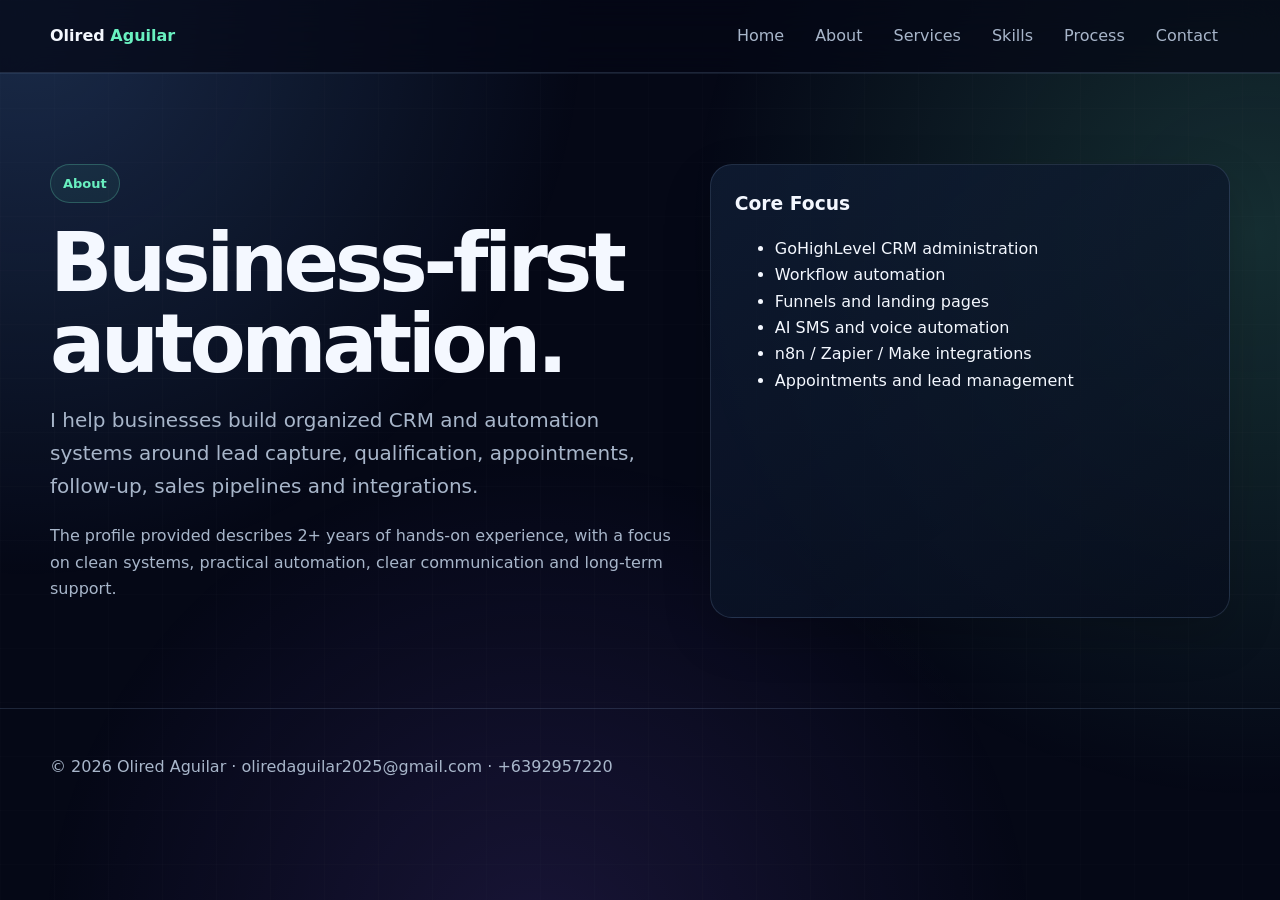
==== about.html @ 18eb05a7 "Add files via upload" ====
<!doctype html><html lang="en"><head><meta charset="utf-8"><meta name="viewport" content="width=device-width,initial-scale=1"><title>Olired Aguilar | About</title><meta name="description" content="Olired Aguilar — GoHighLevel Expert, Certified GHL Admin, CRM & Automation Specialist."><link rel="stylesheet" href="style.css"></head><body><nav><div class="wrap nav"><a class="brand" href="index.html">Olired <b>Aguilar</b></a><div class="links"><a href="index.html">Home</a><a href="about.html">About</a><a href="services.html">Services</a><a href="skills.html">Skills</a><a href="process.html">Process</a><a href="contact.html">Contact</a></div></div></nav><main><section><div class="wrap grid2"><div class="reveal"><span class="eyebrow">About</span><h1>Business-first automation.</h1><p class="lead">I help businesses build organized CRM and automation systems around lead capture, qualification, appointments, follow-up, sales pipelines and integrations.</p><p class="muted">The profile provided describes 2+ years of hands-on experience, with a focus on clean systems, practical automation, clear communication and long-term support.</p></div><div class="card reveal"><h3>Core Focus</h3><ul><li>GoHighLevel CRM administration</li><li>Workflow automation</li><li>Funnels and landing pages</li><li>AI SMS and voice automation</li><li>n8n / Zapier / Make integrations</li><li>Appointments and lead management</li></ul></div></div></section></main><footer><div class="wrap">© <span id="year"></span> Olired Aguilar · <a href="mailto:oliredaguilar2025@gmail.com">oliredaguilar2025@gmail.com</a> · <a href="tel:+6392957220">+6392957220</a></div></footer><script>
document.getElementById('year').textContent=new Date().getFullYear();
const obs=new IntersectionObserver(es=>es.forEach(e=>{if(e.isIntersecting)e.target.classList.add('show')}),{threshold:.12});
document.querySelectorAll('.reveal').forEach(e=>obs.observe(e));
const f=document.getElementById('leadForm');
if(f)f.addEventListener('submit',async e=>{const a=f.getAttribute('action'),s=document.getElementById('status');if(a==='ACTION_URL'){e.preventDefault();s.textContent='Form is ready. Connect your GHL webhook/form endpoint in contact.html to activate live lead automation.';return}e.preventDefault();s.textContent='Sending...';try{const r=await fetch(a,{method:'POST',body:new FormData(f),headers:{Accept:'application/json'}});if(!r.ok)throw 0;f.reset();s.textContent='Thanks! Your inquiry was sent successfully.'}catch(x){s.textContent='Submission failed. Please check the connected GHL endpoint.'}});
</script></body></html>
---- style.css ----
:root{--bg:#050816;--panel:rgba(13,23,45,.76);--text:#f4f8ff;--muted:#a8b6ca;--line:rgba(130,160,200,.2);--a:#69f0c0;--b:#62a7ff;--max:1180px}
*{box-sizing:border-box}html{scroll-behavior:smooth}body{margin:0;background:var(--bg);color:var(--text);font-family:Inter,system-ui,-apple-system,Segoe UI,Roboto,Arial,sans-serif;line-height:1.65;overflow-x:hidden}
body:before{content:"";position:fixed;inset:-30%;z-index:-3;background:radial-gradient(circle at 20% 20%,rgba(98,167,255,.22),transparent 28%),radial-gradient(circle at 80% 35%,rgba(105,240,192,.17),transparent 30%),radial-gradient(circle at 45% 85%,rgba(144,97,255,.14),transparent 30%);animation:bgmove 18s ease-in-out infinite alternate}
body:after{content:"";position:fixed;inset:0;z-index:-2;opacity:.35;background-image:linear-gradient(rgba(255,255,255,.035) 1px,transparent 1px),linear-gradient(90deg,rgba(255,255,255,.035) 1px,transparent 1px);background-size:54px 54px;pointer-events:none}
@keyframes bgmove{from{transform:translate3d(-2%,0,0) scale(1)}to{transform:translate3d(3%,2%,0) scale(1.08)}}
a{color:inherit;text-decoration:none}.wrap{width:min(var(--max),calc(100% - 40px));margin:auto}nav{position:sticky;top:0;z-index:50;background:rgba(5,8,22,.72);backdrop-filter:blur(18px);border-bottom:1px solid var(--line)}
.nav{min-height:72px;display:flex;align-items:center;justify-content:space-between;gap:20px}.brand{font-weight:900}.brand b{color:var(--a)}.links{display:flex;gap:7px}.links a{padding:9px 12px;border-radius:10px;color:var(--muted);transition:.28s}.links a:hover{color:var(--text);background:rgba(255,255,255,.07);transform:translateY(-2px)}
.hero{min-height:88vh;display:grid;place-items:center;padding:90px 0 70px}.hero-grid{display:grid;grid-template-columns:1.25fr .75fr;gap:38px;align-items:center}.eyebrow{display:inline-flex;padding:8px 12px;border:1px solid rgba(105,240,192,.25);border-radius:999px;color:var(--a);background:rgba(105,240,192,.06);font-size:13px;font-weight:800}
h1{font-size:clamp(46px,7vw,82px);line-height:.98;letter-spacing:-.055em;margin:20px 0}h2{font-size:40px;line-height:1.1;margin:0 0 15px}h3{margin:0 0 8px}.lead{font-size:20px;color:var(--muted);max-width:780px}.quote{font-size:23px;font-weight:800;max-width:750px}.gradient{background:linear-gradient(90deg,var(--a),var(--b));-webkit-background-clip:text;background-clip:text;color:transparent}
.actions{display:flex;gap:12px;flex-wrap:wrap;margin-top:30px}.btn{position:relative;overflow:hidden;display:inline-flex;align-items:center;justify-content:center;padding:13px 18px;border-radius:13px;border:1px solid var(--line);font-weight:850;cursor:pointer;transition:transform .3s,box-shadow .3s,background .3s}.btn:before{content:"";position:absolute;inset:0;background:linear-gradient(110deg,transparent 25%,rgba(255,255,255,.25),transparent 70%);transform:translateX(-120%);transition:transform .6s}.btn:hover:before{transform:translateX(120%)}.btn:hover{transform:translateY(-4px);box-shadow:0 14px 30px rgba(0,0,0,.28)}.primary{background:linear-gradient(135deg,var(--a),#9bf7dc);color:#031a13}.secondary{background:rgba(255,255,255,.045)}
section{padding:90px 0;border-top:1px solid rgba(130,160,200,.12)}.grid{display:grid;grid-template-columns:repeat(3,1fr);gap:18px}.grid2,.contact{display:grid;grid-template-columns:1.1fr .9fr;gap:24px}.card{background:linear-gradient(145deg,rgba(16,30,54,.78),rgba(7,13,28,.74));border:1px solid var(--line);border-radius:22px;padding:24px;box-shadow:0 18px 50px rgba(0,0,0,.16);transition:transform .35s,border-color .35s,box-shadow .35s}.card:hover{transform:translateY(-7px);border-color:rgba(105,240,192,.35);box-shadow:0 24px 70px rgba(0,0,0,.28)}.card p,.muted{color:var(--muted)}.pill{display:inline-block;margin:5px;padding:7px 10px;border:1px solid var(--line);border-radius:999px;color:#cbd9e9;font-size:13px;transition:.25s}.pill:hover{transform:translateY(-2px);border-color:rgba(105,240,192,.4);color:var(--a)}
.form{display:grid;gap:12px}.form input,.form textarea,.form select{width:100%;padding:14px;border:1px solid var(--line);border-radius:12px;background:rgba(3,9,20,.8);color:var(--text);font:inherit;outline:none;transition:.25s}.form input:focus,.form textarea:focus,.form select:focus{border-color:var(--a);box-shadow:0 0 0 4px rgba(105,240,192,.08)}.form textarea{min-height:140px}.socials{display:flex;gap:10px;flex-wrap:wrap;margin-top:20px}.social{padding:10px 13px;border-radius:11px;border:1px solid var(--line);color:var(--muted);transition:.25s}.social:hover{color:var(--text);transform:translateY(-3px);background:rgba(255,255,255,.06)}
footer{padding:45px 0;color:var(--muted);border-top:1px solid var(--line)}.reveal{opacity:0;transform:translateY(22px);transition:opacity .7s,transform .7s}.reveal.show{opacity:1;transform:none}
@media(max-width:850px){.hero-grid,.grid2,.contact{grid-template-columns:1fr}.grid{grid-template-columns:1fr 1fr}.links{display:none}.hero{min-height:auto;padding-top:75px}}@media(max-width:560px){.wrap{width:min(var(--max),calc(100% - 28px))}.grid{grid-template-columns:1fr}h1{font-size:50px}h2{font-size:32px}}
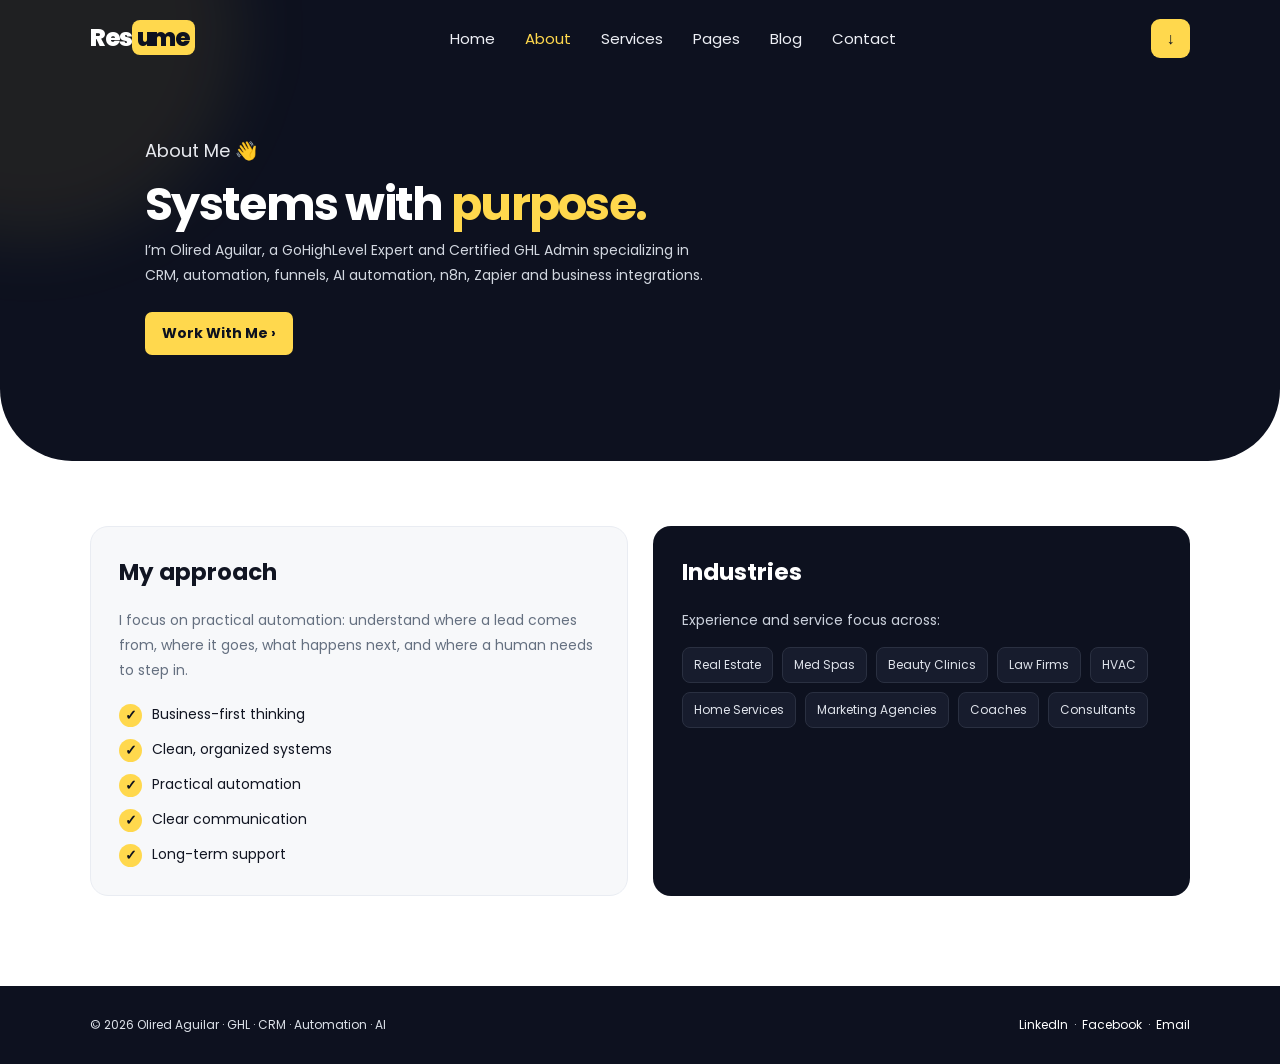
==== commit 55e9a077: "Add files via upload" ====
--- a/about.html
+++ b/about.html
@@ -1,7 +1,11 @@
-<!doctype html><html lang="en"><head><meta charset="utf-8"><meta name="viewport" content="width=device-width,initial-scale=1"><title>Olired Aguilar | About</title><meta name="description" content="Olired Aguilar — GoHighLevel Expert, Certified GHL Admin, CRM & Automation Specialist."><link rel="stylesheet" href="style.css"></head><body><nav><div class="wrap nav"><a class="brand" href="index.html">Olired <b>Aguilar</b></a><div class="links"><a href="index.html">Home</a><a href="about.html">About</a><a href="services.html">Services</a><a href="skills.html">Skills</a><a href="process.html">Process</a><a href="contact.html">Contact</a></div></div></nav><main><section><div class="wrap grid2"><div class="reveal"><span class="eyebrow">About</span><h1>Business-first automation.</h1><p class="lead">I help businesses build organized CRM and automation systems around lead capture, qualification, appointments, follow-up, sales pipelines and integrations.</p><p class="muted">The profile provided describes 2+ years of hands-on experience, with a focus on clean systems, practical automation, clear communication and long-term support.</p></div><div class="card reveal"><h3>Core Focus</h3><ul><li>GoHighLevel CRM administration</li><li>Workflow automation</li><li>Funnels and landing pages</li><li>AI SMS and voice automation</li><li>n8n / Zapier / Make integrations</li><li>Appointments and lead management</li></ul></div></div></section></main><footer><div class="wrap">© <span id="year"></span> Olired Aguilar · <a href="mailto:oliredaguilar2025@gmail.com">oliredaguilar2025@gmail.com</a> · <a href="tel:+6392957220">+6392957220</a></div></footer><script>
-document.getElementById('year').textContent=new Date().getFullYear();
-const obs=new IntersectionObserver(es=>es.forEach(e=>{if(e.isIntersecting)e.target.classList.add('show')}),{threshold:.12});
-document.querySelectorAll('.reveal').forEach(e=>obs.observe(e));
-const f=document.getElementById('leadForm');
-if(f)f.addEventListener('submit',async e=>{const a=f.getAttribute('action'),s=document.getElementById('status');if(a==='ACTION_URL'){e.preventDefault();s.textContent='Form is ready. Connect your GHL webhook/form endpoint in contact.html to activate live lead automation.';return}e.preventDefault();s.textContent='Sending...';try{const r=await fetch(a,{method:'POST',body:new FormData(f),headers:{Accept:'application/json'}});if(!r.ok)throw 0;f.reset();s.textContent='Thanks! Your inquiry was sent successfully.'}catch(x){s.textContent='Submission failed. Please check the connected GHL endpoint.'}});
+<!doctype html><html lang="en"><head><meta charset="utf-8"><meta name="viewport" content="width=device-width,initial-scale=1"><title>About | Olired Aguilar</title><meta name="description" content="Olired Aguilar — GoHighLevel Expert, Certified GHL Admin and CRM & Automation Specialist."><link rel="stylesheet" href="style.css"></head><body class="page-enter"><header class="top"><nav class="wrap"><a class="logo" href="index.html">Res<span>ume</span></a><div class="navlinks">
+<a class="" href="index.html">Home</a>
+<a class="active" href="about.html">About</a>
+<a class="" href="services.html">Services</a>
+<a class="" href="skills.html">Pages</a>
+<a class="" href="process.html">Blog</a>
+<a class="" href="contact.html">Contact</a></div>
+<a class="nav-download" href="contact.html" title="Contact">↓</a><span class="menu">☰</span></nav><div class="wrap hero" style="grid-template-columns:1fr;padding-bottom:70px"><div class="hero-copy reveal"><div class="hello">About Me 👋</div><h1>Systems with <span>purpose.</span></h1><p>I’m Olired Aguilar, a GoHighLevel Expert and Certified GHL Admin specializing in CRM, automation, funnels, AI automation, n8n, Zapier and business integrations.</p><div class="actions"><a class="btn primary" href="contact.html">Work With Me ›</a></div></div></div></header>
+<section class="section"><div class="wrap about-grid"><div class="panel"><h2>My approach</h2><p>I focus on practical automation: understand where a lead comes from, where it goes, what happens next, and where a human needs to step in.</p><div class="checklist"><div class="check"><i>✓</i>Business-first thinking</div><div class="check"><i>✓</i>Clean, organized systems</div><div class="check"><i>✓</i>Practical automation</div><div class="check"><i>✓</i>Clear communication</div><div class="check"><i>✓</i>Long-term support</div></div></div><div class="panel dark"><h2>Industries</h2><p>Experience and service focus across:</p><div class="tags"><span class="tag">Real Estate</span><span class="tag">Med Spas</span><span class="tag">Beauty Clinics</span><span class="tag">Law Firms</span><span class="tag">HVAC</span><span class="tag">Home Services</span><span class="tag">Marketing Agencies</span><span class="tag">Coaches</span><span class="tag">Consultants</span></div></div></div></section><footer><div class="wrap foot"><span>© 2026 Olired Aguilar · GHL · CRM · Automation · AI</span><div><a href="https://www.linkedin.com/in/olired-aguilar-a40335255/">LinkedIn</a> &nbsp;·&nbsp; <a href="https://www.facebook.com/olired.aguilar21">Facebook</a> &nbsp;·&nbsp; <a href="mailto:oliredaguilar2025@gmail.com">Email</a></div></div></footer><script>
+document.querySelectorAll('a').forEach(a=>a.addEventListener('click',e=>{const href=a.getAttribute('href');if(!href||href.startsWith('#')||href.startsWith('http')||href.startsWith('mailto:')||href.startsWith('tel:'))return;e.preventDefault();document.body.classList.remove('page-enter');document.body.classList.add('page-exit');setTimeout(()=>location.href=href,360)}));
 </script></body></html>
--- a/style.css
+++ b/style.css
@@ -1,14 +1,33 @@
-:root{--bg:#050816;--panel:rgba(13,23,45,.76);--text:#f4f8ff;--muted:#a8b6ca;--line:rgba(130,160,200,.2);--a:#69f0c0;--b:#62a7ff;--max:1180px}
-*{box-sizing:border-box}html{scroll-behavior:smooth}body{margin:0;background:var(--bg);color:var(--text);font-family:Inter,system-ui,-apple-system,Segoe UI,Roboto,Arial,sans-serif;line-height:1.65;overflow-x:hidden}
-body:before{content:"";position:fixed;inset:-30%;z-index:-3;background:radial-gradient(circle at 20% 20%,rgba(98,167,255,.22),transparent 28%),radial-gradient(circle at 80% 35%,rgba(105,240,192,.17),transparent 30%),radial-gradient(circle at 45% 85%,rgba(144,97,255,.14),transparent 30%);animation:bgmove 18s ease-in-out infinite alternate}
-body:after{content:"";position:fixed;inset:0;z-index:-2;opacity:.35;background-image:linear-gradient(rgba(255,255,255,.035) 1px,transparent 1px),linear-gradient(90deg,rgba(255,255,255,.035) 1px,transparent 1px);background-size:54px 54px;pointer-events:none}
-@keyframes bgmove{from{transform:translate3d(-2%,0,0) scale(1)}to{transform:translate3d(3%,2%,0) scale(1.08)}}
-a{color:inherit;text-decoration:none}.wrap{width:min(var(--max),calc(100% - 40px));margin:auto}nav{position:sticky;top:0;z-index:50;background:rgba(5,8,22,.72);backdrop-filter:blur(18px);border-bottom:1px solid var(--line)}
-.nav{min-height:72px;display:flex;align-items:center;justify-content:space-between;gap:20px}.brand{font-weight:900}.brand b{color:var(--a)}.links{display:flex;gap:7px}.links a{padding:9px 12px;border-radius:10px;color:var(--muted);transition:.28s}.links a:hover{color:var(--text);background:rgba(255,255,255,.07);transform:translateY(-2px)}
-.hero{min-height:88vh;display:grid;place-items:center;padding:90px 0 70px}.hero-grid{display:grid;grid-template-columns:1.25fr .75fr;gap:38px;align-items:center}.eyebrow{display:inline-flex;padding:8px 12px;border:1px solid rgba(105,240,192,.25);border-radius:999px;color:var(--a);background:rgba(105,240,192,.06);font-size:13px;font-weight:800}
-h1{font-size:clamp(46px,7vw,82px);line-height:.98;letter-spacing:-.055em;margin:20px 0}h2{font-size:40px;line-height:1.1;margin:0 0 15px}h3{margin:0 0 8px}.lead{font-size:20px;color:var(--muted);max-width:780px}.quote{font-size:23px;font-weight:800;max-width:750px}.gradient{background:linear-gradient(90deg,var(--a),var(--b));-webkit-background-clip:text;background-clip:text;color:transparent}
-.actions{display:flex;gap:12px;flex-wrap:wrap;margin-top:30px}.btn{position:relative;overflow:hidden;display:inline-flex;align-items:center;justify-content:center;padding:13px 18px;border-radius:13px;border:1px solid var(--line);font-weight:850;cursor:pointer;transition:transform .3s,box-shadow .3s,background .3s}.btn:before{content:"";position:absolute;inset:0;background:linear-gradient(110deg,transparent 25%,rgba(255,255,255,.25),transparent 70%);transform:translateX(-120%);transition:transform .6s}.btn:hover:before{transform:translateX(120%)}.btn:hover{transform:translateY(-4px);box-shadow:0 14px 30px rgba(0,0,0,.28)}.primary{background:linear-gradient(135deg,var(--a),#9bf7dc);color:#031a13}.secondary{background:rgba(255,255,255,.045)}
-section{padding:90px 0;border-top:1px solid rgba(130,160,200,.12)}.grid{display:grid;grid-template-columns:repeat(3,1fr);gap:18px}.grid2,.contact{display:grid;grid-template-columns:1.1fr .9fr;gap:24px}.card{background:linear-gradient(145deg,rgba(16,30,54,.78),rgba(7,13,28,.74));border:1px solid var(--line);border-radius:22px;padding:24px;box-shadow:0 18px 50px rgba(0,0,0,.16);transition:transform .35s,border-color .35s,box-shadow .35s}.card:hover{transform:translateY(-7px);border-color:rgba(105,240,192,.35);box-shadow:0 24px 70px rgba(0,0,0,.28)}.card p,.muted{color:var(--muted)}.pill{display:inline-block;margin:5px;padding:7px 10px;border:1px solid var(--line);border-radius:999px;color:#cbd9e9;font-size:13px;transition:.25s}.pill:hover{transform:translateY(-2px);border-color:rgba(105,240,192,.4);color:var(--a)}
-.form{display:grid;gap:12px}.form input,.form textarea,.form select{width:100%;padding:14px;border:1px solid var(--line);border-radius:12px;background:rgba(3,9,20,.8);color:var(--text);font:inherit;outline:none;transition:.25s}.form input:focus,.form textarea:focus,.form select:focus{border-color:var(--a);box-shadow:0 0 0 4px rgba(105,240,192,.08)}.form textarea{min-height:140px}.socials{display:flex;gap:10px;flex-wrap:wrap;margin-top:20px}.social{padding:10px 13px;border-radius:11px;border:1px solid var(--line);color:var(--muted);transition:.25s}.social:hover{color:var(--text);transform:translateY(-3px);background:rgba(255,255,255,.06)}
-footer{padding:45px 0;color:var(--muted);border-top:1px solid var(--line)}.reveal{opacity:0;transform:translateY(22px);transition:opacity .7s,transform .7s}.reveal.show{opacity:1;transform:none}
-@media(max-width:850px){.hero-grid,.grid2,.contact{grid-template-columns:1fr}.grid{grid-template-columns:1fr 1fr}.links{display:none}.hero{min-height:auto;padding-top:75px}}@media(max-width:560px){.wrap{width:min(var(--max),calc(100% - 28px))}.grid{grid-template-columns:1fr}h1{font-size:50px}h2{font-size:32px}}
+
+@import url('https://fonts.googleapis.com/css2?family=Poppins:wght@400;500;600;700;800&display=swap');
+:root{--navy:#0d111f;--navy2:#171c2d;--yellow:#ffd84d;--yellow2:#ffcf2f;--white:#fff;--ink:#111522;--muted:#657080;--line:#e9ecf2;--max:1100px}
+*{box-sizing:border-box}html{scroll-behavior:smooth}body{margin:0;font-family:Poppins,Arial,sans-serif;background:#fff;color:var(--ink);overflow-x:hidden}
+body.page-enter{animation:pageIn .65s ease both}body.page-exit{animation:pageOut .42s ease both}
+@keyframes pageIn{from{opacity:0;transform:translateY(14px)}to{opacity:1;transform:none}}
+@keyframes pageOut{to{opacity:0;transform:translateY(-10px)}}
+a{text-decoration:none;color:inherit}.wrap{width:min(var(--max),calc(100% - 44px));margin:auto}
+header.top{background:var(--navy);color:#fff;border-radius:0 0 72px 72px;position:relative;overflow:hidden}
+header.top:before{content:"";position:absolute;width:420px;height:420px;border-radius:50%;background:rgba(255,216,77,.08);filter:blur(35px);left:-180px;top:-180px}
+nav{height:76px;display:flex;align-items:center;justify-content:space-between;gap:20px;position:relative;z-index:3}.logo{font-size:25px;font-weight:800;letter-spacing:-1.4px}.logo span{background:var(--yellow);color:var(--navy);padding:0 5px;border-radius:8px}
+.navlinks{display:flex;gap:30px;align-items:center}.navlinks a{color:#eef0f6;font-size:15px;transition:.25s}.navlinks a:hover,.navlinks a.active{color:var(--yellow)}
+.nav-download{width:39px;height:39px;border-radius:9px;background:var(--yellow);display:grid;place-items:center;color:var(--navy);font-weight:800}
+.menu{display:none;color:#fff;font-size:21px}
+.hero{min-height:385px;display:grid;grid-template-columns:1fr 1.15fr;align-items:center;gap:45px;padding:25px 55px 55px;position:relative;z-index:1}
+.hero-visual{height:330px;position:relative;display:grid;place-items:center}.orb{width:270px;height:270px;border-radius:50%;background:linear-gradient(145deg,#2c3347,#111522);position:absolute;box-shadow:0 28px 55px rgba(0,0,0,.3)}
+.monogram{width:205px;height:250px;border-radius:105px 105px 32px 32px;background:linear-gradient(160deg,#fff,#dce1e9);position:relative;z-index:1;display:flex;align-items:center;justify-content:center;color:var(--navy);font-size:54px;font-weight:800;box-shadow:0 25px 40px rgba(0,0,0,.28);border:8px solid rgba(255,255,255,.16)}
+.monogram:before{content:"";position:absolute;width:92px;height:92px;border-radius:50%;background:#f0c8ad;top:28px}.monogram:after{content:"OA";position:absolute;bottom:48px;font-size:35px;font-weight:800;color:var(--navy)}
+.sketch{position:absolute;color:var(--yellow);font-size:55px;line-height:1;z-index:2;right:0;top:35px;transform:rotate(-10deg)}
+.float{position:absolute;left:0;bottom:-12px;background:var(--navy2);border-radius:18px;padding:13px 17px;box-shadow:0 18px 30px rgba(0,0,0,.25);font-size:14px;z-index:3}
+.float b{display:block;font-size:16px}.float small{color:#c8ced9}
+.hero-copy{position:relative}.hello{font-size:18px;color:#e7e9ee}.hero h1{font-size:46px;line-height:1.05;letter-spacing:-1.7px;margin:16px 0 10px}.hero h1 span{color:var(--yellow)}.hero p{max-width:580px;color:#d2d7e0;font-size:14px;line-height:1.8;margin:0}.actions{display:flex;gap:13px;margin-top:24px;flex-wrap:wrap}.btn{display:inline-flex;align-items:center;gap:9px;padding:11px 17px;border-radius:7px;font-weight:700;font-size:14px;transition:.28s;position:relative;overflow:hidden}.btn:after{content:"";position:absolute;inset:0;background:linear-gradient(110deg,transparent 35%,rgba(255,255,255,.3),transparent 65%);transform:translateX(-130%);transition:.55s}.btn:hover:after{transform:translateX(130%)}.btn:hover{transform:translateY(-3px)}.primary{background:var(--yellow);color:var(--navy)}.light{background:#fff;color:var(--navy)}
+.socials{position:absolute;right:0;top:35%;display:grid;gap:10px}.socials a{width:35px;height:35px;border-radius:50%;display:grid;place-items:center;background:#1b2132;color:#fff;font-size:13px;transition:.25s}.socials a:hover{background:var(--yellow);color:var(--navy);transform:scale(1.08)}
+.section{padding:65px 0}.section-title{text-align:center;margin-bottom:28px}.section-title .mark{color:var(--yellow2);font-size:34px;display:block;height:24px;line-height:1;transform:rotate(-8deg)}.section-title h2{font-size:27px;margin:0;font-weight:800;letter-spacing:-.8px}.section-title p{color:var(--muted);font-size:13px;max-width:640px;margin:8px auto}
+.services{display:grid;grid-template-columns:repeat(3,1fr);gap:20px}.service{background:var(--navy);color:#fff;border-radius:18px;padding:22px;min-height:290px;position:relative;overflow:hidden;transition:.3s}.service:hover{transform:translateY(-8px);box-shadow:0 20px 40px rgba(13,17,31,.18)}.service.featured{background:var(--yellow);color:var(--navy)}.service .icon{width:54px;height:54px;background:var(--yellow);color:var(--navy);border-radius:11px;display:grid;place-items:center;font-weight:800;font-size:21px}.service.featured .icon{background:#fff}.service h3{margin:22px 0 7px;font-size:19px}.service p{font-size:13px;line-height:1.7;opacity:.84}.read{position:absolute;left:22px;bottom:19px;font-size:13px;text-decoration:underline;font-weight:700}.number{position:absolute;right:15px;bottom:-7px;font-size:58px;line-height:1;color:transparent;-webkit-text-stroke:1px rgba(255,255,255,.14);font-weight:800}.featured .number{-webkit-text-stroke:1px rgba(13,17,31,.16)}
+.about-grid,.contact-grid,.skills-grid{display:grid;grid-template-columns:1fr 1fr;gap:25px}.panel{background:#f7f8fa;border:1px solid var(--line);border-radius:18px;padding:28px}.panel.dark{background:var(--navy);color:#fff;border-color:transparent}.panel h2{margin-top:0;font-size:23px}.panel p{font-size:14px;color:var(--muted);line-height:1.8}.dark p{color:#cbd1dc}.checklist{display:grid;gap:12px;margin-top:20px}.check{display:flex;gap:10px;font-size:14px}.check i{width:23px;height:23px;border-radius:50%;background:var(--yellow);color:var(--navy);display:grid;place-items:center;font-style:normal;font-weight:800;flex:none}
+.tags{display:flex;flex-wrap:wrap;gap:9px}.tag{padding:8px 11px;border-radius:8px;background:#fff;border:1px solid var(--line);font-size:12px;color:#4f596a}.dark .tag{background:#171c2d;border-color:#2a3041;color:#dfe3eb}
+.timeline{display:grid;gap:13px}.step{display:grid;grid-template-columns:62px 1fr;gap:16px;align-items:start}.step .n{width:52px;height:52px;border-radius:14px;background:var(--yellow);display:grid;place-items:center;font-weight:800}.step .panel{padding:20px}.step h3{margin:0 0 5px;font-size:17px}.step p{margin:0}
+form{display:grid;gap:13px}label{font-size:12px;font-weight:600}input,textarea,select{width:100%;margin-top:6px;padding:12px 13px;border:1px solid var(--line);border-radius:9px;background:#fff;font:inherit;outline:none}textarea{min-height:130px;resize:vertical}input:focus,textarea:focus,select:focus{border-color:#e1b800;box-shadow:0 0 0 3px rgba(255,216,77,.2)}
+footer{background:var(--navy);color:#dce1e9;padding:30px 0;margin-top:25px}.foot{display:flex;justify-content:space-between;gap:15px;align-items:center;flex-wrap:wrap;font-size:12px}.foot a{color:#fff}.foot a:hover{color:var(--yellow)}
+.reveal{animation:reveal .7s both}@keyframes reveal{from{opacity:0;transform:translateY(20px)}to{opacity:1;transform:none}}
+@media(max-width:820px){.navlinks{display:none}.menu{display:block}.hero{grid-template-columns:1fr;padding:35px 25px 55px}.hero-visual{height:270px;order:2}.hero-copy{order:1}.socials{right:0}.services{grid-template-columns:1fr 1fr}.about-grid,.contact-grid,.skills-grid{grid-template-columns:1fr}}
+@media(max-width:560px){.wrap{width:min(var(--max),calc(100% - 28px))}.hero h1{font-size:36px}.hero{padding-left:14px;padding-right:14px}.services{grid-template-columns:1fr}.service{min-height:260px}.hero-visual{height:250px}.monogram{width:175px;height:215px}.orb{width:220px;height:220px}.socials{display:none}.section{padding:48px 0}}
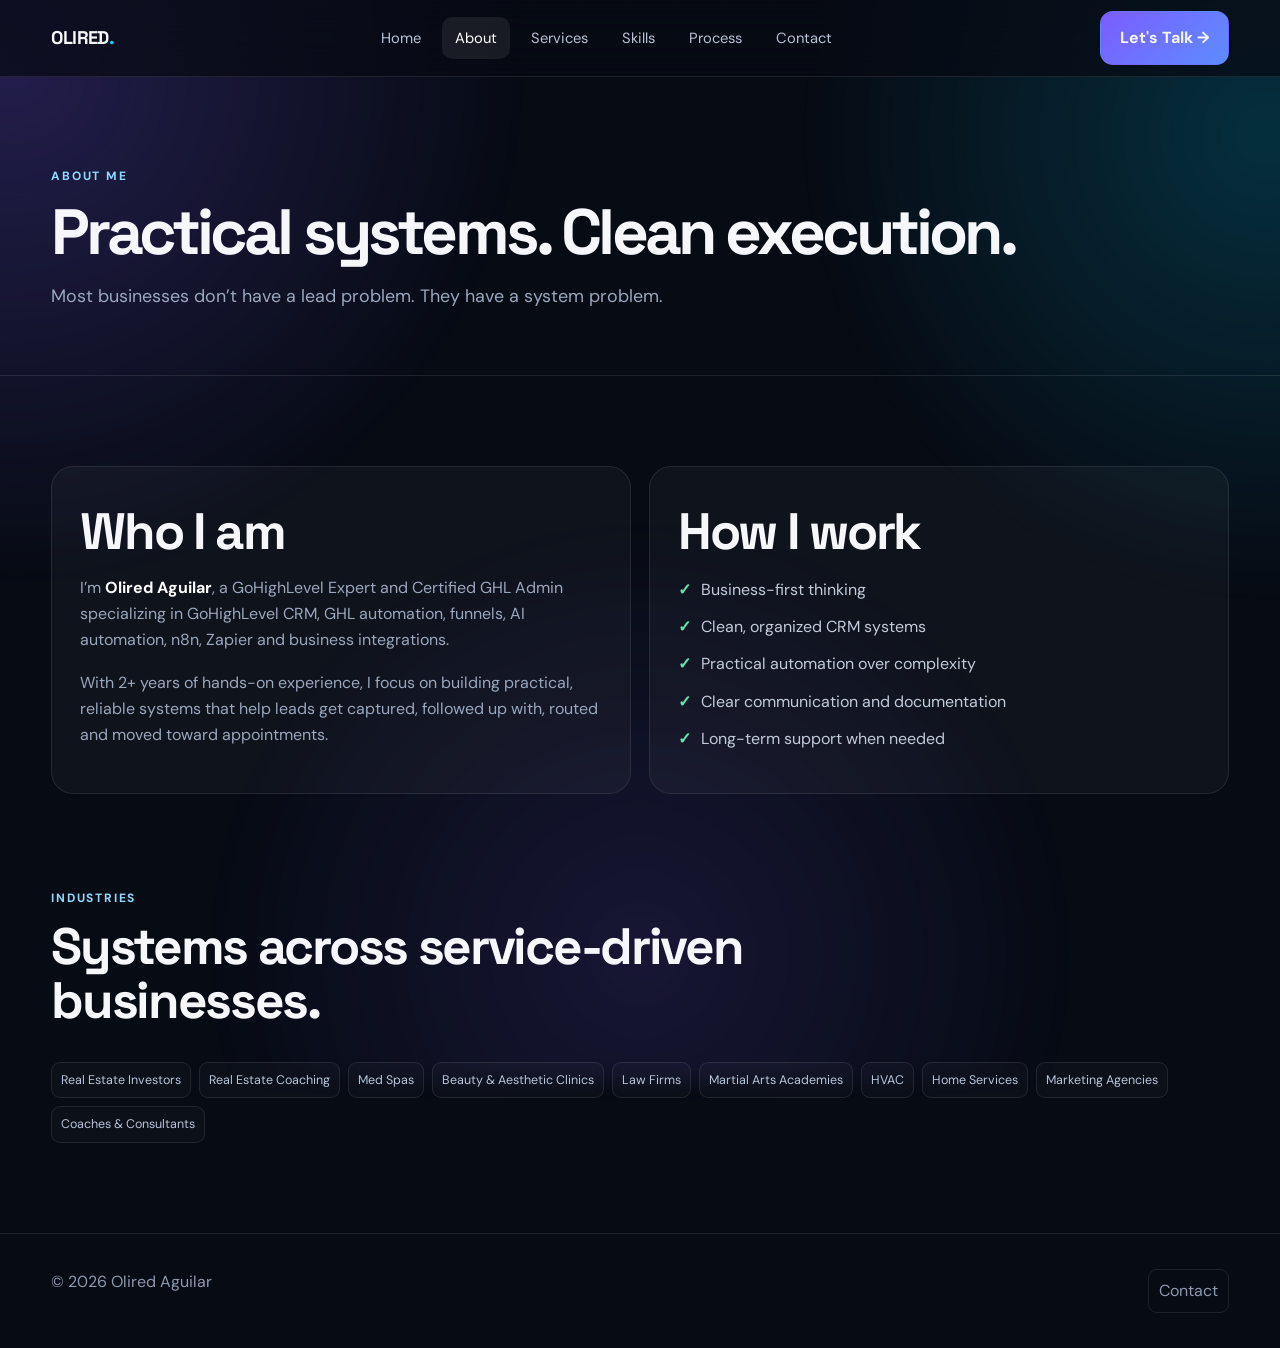
==== commit 7f406dfb: "Add files via upload" ====
--- a/about.html
+++ b/about.html
@@ -1,11 +1,6 @@
-<!doctype html><html lang="en"><head><meta charset="utf-8"><meta name="viewport" content="width=device-width,initial-scale=1"><title>About | Olired Aguilar</title><meta name="description" content="Olired Aguilar — GoHighLevel Expert, Certified GHL Admin and CRM & Automation Specialist."><link rel="stylesheet" href="style.css"></head><body class="page-enter"><header class="top"><nav class="wrap"><a class="logo" href="index.html">Res<span>ume</span></a><div class="navlinks">
-<a class="" href="index.html">Home</a>
-<a class="active" href="about.html">About</a>
-<a class="" href="services.html">Services</a>
-<a class="" href="skills.html">Pages</a>
-<a class="" href="process.html">Blog</a>
-<a class="" href="contact.html">Contact</a></div>
-<a class="nav-download" href="contact.html" title="Contact">↓</a><span class="menu">☰</span></nav><div class="wrap hero" style="grid-template-columns:1fr;padding-bottom:70px"><div class="hero-copy reveal"><div class="hello">About Me 👋</div><h1>Systems with <span>purpose.</span></h1><p>I’m Olired Aguilar, a GoHighLevel Expert and Certified GHL Admin specializing in CRM, automation, funnels, AI automation, n8n, Zapier and business integrations.</p><div class="actions"><a class="btn primary" href="contact.html">Work With Me ›</a></div></div></div></header>
-<section class="section"><div class="wrap about-grid"><div class="panel"><h2>My approach</h2><p>I focus on practical automation: understand where a lead comes from, where it goes, what happens next, and where a human needs to step in.</p><div class="checklist"><div class="check"><i>✓</i>Business-first thinking</div><div class="check"><i>✓</i>Clean, organized systems</div><div class="check"><i>✓</i>Practical automation</div><div class="check"><i>✓</i>Clear communication</div><div class="check"><i>✓</i>Long-term support</div></div></div><div class="panel dark"><h2>Industries</h2><p>Experience and service focus across:</p><div class="tags"><span class="tag">Real Estate</span><span class="tag">Med Spas</span><span class="tag">Beauty Clinics</span><span class="tag">Law Firms</span><span class="tag">HVAC</span><span class="tag">Home Services</span><span class="tag">Marketing Agencies</span><span class="tag">Coaches</span><span class="tag">Consultants</span></div></div></div></section><footer><div class="wrap foot"><span>© 2026 Olired Aguilar · GHL · CRM · Automation · AI</span><div><a href="https://www.linkedin.com/in/olired-aguilar-a40335255/">LinkedIn</a> &nbsp;·&nbsp; <a href="https://www.facebook.com/olired.aguilar21">Facebook</a> &nbsp;·&nbsp; <a href="mailto:oliredaguilar2025@gmail.com">Email</a></div></div></footer><script>
-document.querySelectorAll('a').forEach(a=>a.addEventListener('click',e=>{const href=a.getAttribute('href');if(!href||href.startsWith('#')||href.startsWith('http')||href.startsWith('mailto:')||href.startsWith('tel:'))return;e.preventDefault();document.body.classList.remove('page-enter');document.body.classList.add('page-exit');setTimeout(()=>location.href=href,360)}));
-</script></body></html>+<!doctype html><html lang="en"><head><meta charset="utf-8"><meta name="viewport" content="width=device-width,initial-scale=1"><title>About | Olired Aguilar</title><link rel="stylesheet" href="style.css"></head><body>
+<nav><div class="wrap nav"><a class="brand" href="index.html">OLIRED<span>.</span></a><div class="links"><a href="index.html">Home</a><a class="active" href="about.html">About</a><a href="services.html">Services</a><a href="skills.html">Skills</a><a href="process.html">Process</a><a href="contact.html">Contact</a></div><a class="btn primary" href="contact.html">Let's Talk →</a></div></nav>
+<header class="pagehero"><div class="wrap"><span class="kicker">About me</span><h1>Practical systems. Clean execution.</h1><p class="lead">Most businesses don’t have a lead problem. They have a system problem.</p></div></header>
+<section class="section"><div class="wrap split"><div class="panel"><h2>Who I am</h2><p class="muted">I’m <b style="color:#fff">Olired Aguilar</b>, a GoHighLevel Expert and Certified GHL Admin specializing in GoHighLevel CRM, GHL automation, funnels, AI automation, n8n, Zapier and business integrations.</p><p class="muted">With 2+ years of hands-on experience, I focus on building practical, reliable systems that help leads get captured, followed up with, routed and moved toward appointments.</p></div><div class="panel"><h2>How I work</h2><div class="list"><div><span class="check">✓</span> Business-first thinking</div><div><span class="check">✓</span> Clean, organized CRM systems</div><div><span class="check">✓</span> Practical automation over complexity</div><div><span class="check">✓</span> Clear communication and documentation</div><div><span class="check">✓</span> Long-term support when needed</div></div></div></div></section>
+<section class="section" style="padding-top:0"><div class="wrap"><div class="section-head"><span class="kicker">Industries</span><h2>Systems across service-driven businesses.</h2></div><div class="tags"><span class="tag">Real Estate Investors</span><span class="tag">Real Estate Coaching</span><span class="tag">Med Spas</span><span class="tag">Beauty & Aesthetic Clinics</span><span class="tag">Law Firms</span><span class="tag">Martial Arts Academies</span><span class="tag">HVAC</span><span class="tag">Home Services</span><span class="tag">Marketing Agencies</span><span class="tag">Coaches & Consultants</span></div></div></section></main>
+<footer><div class="wrap footer"><span>© 2026 Olired Aguilar</span><div class="social"><a href="contact.html">Contact</a></div></div></footer></body></html>
--- a/style.css
+++ b/style.css
@@ -1,33 +1,21 @@
 
-@import url('https://fonts.googleapis.com/css2?family=Poppins:wght@400;500;600;700;800&display=swap');
-:root{--navy:#0d111f;--navy2:#171c2d;--yellow:#ffd84d;--yellow2:#ffcf2f;--white:#fff;--ink:#111522;--muted:#657080;--line:#e9ecf2;--max:1100px}
-*{box-sizing:border-box}html{scroll-behavior:smooth}body{margin:0;font-family:Poppins,Arial,sans-serif;background:#fff;color:var(--ink);overflow-x:hidden}
-body.page-enter{animation:pageIn .65s ease both}body.page-exit{animation:pageOut .42s ease both}
-@keyframes pageIn{from{opacity:0;transform:translateY(14px)}to{opacity:1;transform:none}}
-@keyframes pageOut{to{opacity:0;transform:translateY(-10px)}}
-a{text-decoration:none;color:inherit}.wrap{width:min(var(--max),calc(100% - 44px));margin:auto}
-header.top{background:var(--navy);color:#fff;border-radius:0 0 72px 72px;position:relative;overflow:hidden}
-header.top:before{content:"";position:absolute;width:420px;height:420px;border-radius:50%;background:rgba(255,216,77,.08);filter:blur(35px);left:-180px;top:-180px}
-nav{height:76px;display:flex;align-items:center;justify-content:space-between;gap:20px;position:relative;z-index:3}.logo{font-size:25px;font-weight:800;letter-spacing:-1.4px}.logo span{background:var(--yellow);color:var(--navy);padding:0 5px;border-radius:8px}
-.navlinks{display:flex;gap:30px;align-items:center}.navlinks a{color:#eef0f6;font-size:15px;transition:.25s}.navlinks a:hover,.navlinks a.active{color:var(--yellow)}
-.nav-download{width:39px;height:39px;border-radius:9px;background:var(--yellow);display:grid;place-items:center;color:var(--navy);font-weight:800}
-.menu{display:none;color:#fff;font-size:21px}
-.hero{min-height:385px;display:grid;grid-template-columns:1fr 1.15fr;align-items:center;gap:45px;padding:25px 55px 55px;position:relative;z-index:1}
-.hero-visual{height:330px;position:relative;display:grid;place-items:center}.orb{width:270px;height:270px;border-radius:50%;background:linear-gradient(145deg,#2c3347,#111522);position:absolute;box-shadow:0 28px 55px rgba(0,0,0,.3)}
-.monogram{width:205px;height:250px;border-radius:105px 105px 32px 32px;background:linear-gradient(160deg,#fff,#dce1e9);position:relative;z-index:1;display:flex;align-items:center;justify-content:center;color:var(--navy);font-size:54px;font-weight:800;box-shadow:0 25px 40px rgba(0,0,0,.28);border:8px solid rgba(255,255,255,.16)}
-.monogram:before{content:"";position:absolute;width:92px;height:92px;border-radius:50%;background:#f0c8ad;top:28px}.monogram:after{content:"OA";position:absolute;bottom:48px;font-size:35px;font-weight:800;color:var(--navy)}
-.sketch{position:absolute;color:var(--yellow);font-size:55px;line-height:1;z-index:2;right:0;top:35px;transform:rotate(-10deg)}
-.float{position:absolute;left:0;bottom:-12px;background:var(--navy2);border-radius:18px;padding:13px 17px;box-shadow:0 18px 30px rgba(0,0,0,.25);font-size:14px;z-index:3}
-.float b{display:block;font-size:16px}.float small{color:#c8ced9}
-.hero-copy{position:relative}.hello{font-size:18px;color:#e7e9ee}.hero h1{font-size:46px;line-height:1.05;letter-spacing:-1.7px;margin:16px 0 10px}.hero h1 span{color:var(--yellow)}.hero p{max-width:580px;color:#d2d7e0;font-size:14px;line-height:1.8;margin:0}.actions{display:flex;gap:13px;margin-top:24px;flex-wrap:wrap}.btn{display:inline-flex;align-items:center;gap:9px;padding:11px 17px;border-radius:7px;font-weight:700;font-size:14px;transition:.28s;position:relative;overflow:hidden}.btn:after{content:"";position:absolute;inset:0;background:linear-gradient(110deg,transparent 35%,rgba(255,255,255,.3),transparent 65%);transform:translateX(-130%);transition:.55s}.btn:hover:after{transform:translateX(130%)}.btn:hover{transform:translateY(-3px)}.primary{background:var(--yellow);color:var(--navy)}.light{background:#fff;color:var(--navy)}
-.socials{position:absolute;right:0;top:35%;display:grid;gap:10px}.socials a{width:35px;height:35px;border-radius:50%;display:grid;place-items:center;background:#1b2132;color:#fff;font-size:13px;transition:.25s}.socials a:hover{background:var(--yellow);color:var(--navy);transform:scale(1.08)}
-.section{padding:65px 0}.section-title{text-align:center;margin-bottom:28px}.section-title .mark{color:var(--yellow2);font-size:34px;display:block;height:24px;line-height:1;transform:rotate(-8deg)}.section-title h2{font-size:27px;margin:0;font-weight:800;letter-spacing:-.8px}.section-title p{color:var(--muted);font-size:13px;max-width:640px;margin:8px auto}
-.services{display:grid;grid-template-columns:repeat(3,1fr);gap:20px}.service{background:var(--navy);color:#fff;border-radius:18px;padding:22px;min-height:290px;position:relative;overflow:hidden;transition:.3s}.service:hover{transform:translateY(-8px);box-shadow:0 20px 40px rgba(13,17,31,.18)}.service.featured{background:var(--yellow);color:var(--navy)}.service .icon{width:54px;height:54px;background:var(--yellow);color:var(--navy);border-radius:11px;display:grid;place-items:center;font-weight:800;font-size:21px}.service.featured .icon{background:#fff}.service h3{margin:22px 0 7px;font-size:19px}.service p{font-size:13px;line-height:1.7;opacity:.84}.read{position:absolute;left:22px;bottom:19px;font-size:13px;text-decoration:underline;font-weight:700}.number{position:absolute;right:15px;bottom:-7px;font-size:58px;line-height:1;color:transparent;-webkit-text-stroke:1px rgba(255,255,255,.14);font-weight:800}.featured .number{-webkit-text-stroke:1px rgba(13,17,31,.16)}
-.about-grid,.contact-grid,.skills-grid{display:grid;grid-template-columns:1fr 1fr;gap:25px}.panel{background:#f7f8fa;border:1px solid var(--line);border-radius:18px;padding:28px}.panel.dark{background:var(--navy);color:#fff;border-color:transparent}.panel h2{margin-top:0;font-size:23px}.panel p{font-size:14px;color:var(--muted);line-height:1.8}.dark p{color:#cbd1dc}.checklist{display:grid;gap:12px;margin-top:20px}.check{display:flex;gap:10px;font-size:14px}.check i{width:23px;height:23px;border-radius:50%;background:var(--yellow);color:var(--navy);display:grid;place-items:center;font-style:normal;font-weight:800;flex:none}
-.tags{display:flex;flex-wrap:wrap;gap:9px}.tag{padding:8px 11px;border-radius:8px;background:#fff;border:1px solid var(--line);font-size:12px;color:#4f596a}.dark .tag{background:#171c2d;border-color:#2a3041;color:#dfe3eb}
-.timeline{display:grid;gap:13px}.step{display:grid;grid-template-columns:62px 1fr;gap:16px;align-items:start}.step .n{width:52px;height:52px;border-radius:14px;background:var(--yellow);display:grid;place-items:center;font-weight:800}.step .panel{padding:20px}.step h3{margin:0 0 5px;font-size:17px}.step p{margin:0}
-form{display:grid;gap:13px}label{font-size:12px;font-weight:600}input,textarea,select{width:100%;margin-top:6px;padding:12px 13px;border:1px solid var(--line);border-radius:9px;background:#fff;font:inherit;outline:none}textarea{min-height:130px;resize:vertical}input:focus,textarea:focus,select:focus{border-color:#e1b800;box-shadow:0 0 0 3px rgba(255,216,77,.2)}
-footer{background:var(--navy);color:#dce1e9;padding:30px 0;margin-top:25px}.foot{display:flex;justify-content:space-between;gap:15px;align-items:center;flex-wrap:wrap;font-size:12px}.foot a{color:#fff}.foot a:hover{color:var(--yellow)}
-.reveal{animation:reveal .7s both}@keyframes reveal{from{opacity:0;transform:translateY(20px)}to{opacity:1;transform:none}}
-@media(max-width:820px){.navlinks{display:none}.menu{display:block}.hero{grid-template-columns:1fr;padding:35px 25px 55px}.hero-visual{height:270px;order:2}.hero-copy{order:1}.socials{right:0}.services{grid-template-columns:1fr 1fr}.about-grid,.contact-grid,.skills-grid{grid-template-columns:1fr}}
-@media(max-width:560px){.wrap{width:min(var(--max),calc(100% - 28px))}.hero h1{font-size:36px}.hero{padding-left:14px;padding-right:14px}.services{grid-template-columns:1fr}.service{min-height:260px}.hero-visual{height:250px}.monogram{width:175px;height:215px}.orb{width:220px;height:220px}.socials{display:none}.section{padding:48px 0}}
+@import url('https://fonts.googleapis.com/css2?family=DM+Sans:wght@400;500;600;700&family=Space+Grotesk:wght@500;600;700&display=swap');
+:root{--bg:#070b14;--panel:#0d1422;--panel2:#111a2c;--text:#f5f7fb;--muted:#9aa7bd;--line:rgba(255,255,255,.09);--a:#7c5cff;--b:#00d4ff;--max:1180px}
+*{box-sizing:border-box}html{scroll-behavior:smooth}body{margin:0;background:var(--bg);color:var(--text);font-family:'DM Sans',sans-serif;line-height:1.65}
+body:before{content:"";position:fixed;inset:-20%;z-index:-2;background:radial-gradient(circle at 15% 20%,rgba(124,92,255,.24),transparent 28%),radial-gradient(circle at 85% 25%,rgba(0,212,255,.18),transparent 26%),radial-gradient(circle at 50% 90%,rgba(124,92,255,.14),transparent 30%);filter:blur(10px);animation:drift 16s ease-in-out infinite alternate}
+body:after{content:"";position:fixed;inset:0;z-index:-1;opacity:.16;background-image:linear-gradient(rgba(255,255,255,.05) 1px,transparent 1px),linear-gradient(90deg,rgba(255,255,255,.05) 1px,transparent 1px);background-size:48px 48px;mask-image:linear-gradient(to bottom,black,transparent 80%)}
+@keyframes drift{to{transform:translate(3%,2%) scale(1.04)}}a{color:inherit;text-decoration:none}.wrap{width:min(var(--max),92%);margin:auto}
+nav{position:sticky;top:0;z-index:50;background:rgba(7,11,20,.72);backdrop-filter:blur(18px);border-bottom:1px solid var(--line)}
+.nav{min-height:76px;display:flex;align-items:center;justify-content:space-between;gap:24px}.brand{font-family:'Space Grotesk';font-weight:700;letter-spacing:-.03em;font-size:1.15rem}.brand span{color:var(--b)}
+.links{display:flex;gap:8px;flex-wrap:wrap}.links a{padding:9px 13px;color:#b8c2d5;border-radius:10px;font-size:.92rem;transition:.25s}.links a:hover,.links a.active{color:#fff;background:rgba(255,255,255,.07)}
+.btn{display:inline-flex;align-items:center;justify-content:center;gap:9px;padding:13px 19px;border-radius:13px;border:1px solid var(--line);font-weight:700;transition:.25s;position:relative;overflow:hidden}.btn:before{content:"";position:absolute;inset:0;transform:translateX(-110%);background:linear-gradient(90deg,transparent,rgba(255,255,255,.18),transparent);transition:.55s}.btn:hover:before{transform:translateX(110%)}.btn:hover{transform:translateY(-3px);box-shadow:0 14px 35px rgba(0,0,0,.25)}.primary{background:linear-gradient(135deg,var(--a),#5c8dff);border-color:transparent}.ghost{background:rgba(255,255,255,.04)}
+.hero{padding:105px 0 80px}.hero-grid{display:grid;grid-template-columns:1.2fr .8fr;gap:60px;align-items:center}.eyebrow{display:inline-flex;gap:8px;align-items:center;color:#c8c1ff;background:rgba(124,92,255,.11);border:1px solid rgba(124,92,255,.28);padding:7px 11px;border-radius:999px;font-size:.82rem;font-weight:700}.dot{width:7px;height:7px;border-radius:50%;background:#55f5b5;box-shadow:0 0 16px #55f5b5}.hero h1{font:700 clamp(2.8rem,6vw,5.7rem)/.98 'Space Grotesk';letter-spacing:-.065em;margin:22px 0}.gradient{background:linear-gradient(100deg,#fff 25%,#a9a1ff 58%,#72e7ff);-webkit-background-clip:text;background-clip:text;color:transparent}.lead{font-size:1.12rem;color:var(--muted);max-width:720px}.actions{display:flex;gap:12px;flex-wrap:wrap;margin-top:30px}.hero-card{background:linear-gradient(180deg,rgba(255,255,255,.075),rgba(255,255,255,.025));border:1px solid var(--line);border-radius:28px;padding:26px;box-shadow:0 30px 80px rgba(0,0,0,.3);position:relative;overflow:hidden}.hero-card:after{content:"";position:absolute;width:190px;height:190px;border-radius:50%;background:rgba(0,212,255,.14);filter:blur(45px);right:-70px;top:-60px}.profile-ring{width:118px;height:118px;border-radius:50%;display:grid;place-items:center;background:conic-gradient(var(--a),var(--b),var(--a));padding:2px;margin-bottom:22px}.profile-inner{width:100%;height:100%;border-radius:50%;background:#0c1320;display:grid;place-items:center;font:700 2.2rem 'Space Grotesk'}.mini{color:var(--muted);font-size:.9rem}.statgrid{display:grid;grid-template-columns:1fr 1fr;gap:10px;margin-top:22px}.stat{padding:14px;border:1px solid var(--line);border-radius:15px;background:rgba(255,255,255,.025)}.stat b{display:block;font-size:1.3rem}.section{padding:90px 0}.section-head{max-width:720px;margin-bottom:34px}.kicker{text-transform:uppercase;letter-spacing:.15em;color:#8fdbff;font-size:.75rem;font-weight:700}.section h2{font:700 clamp(2rem,4vw,3.3rem)/1.05 'Space Grotesk';letter-spacing:-.045em;margin:10px 0 14px}.muted{color:var(--muted)}
+.cards{display:grid;grid-template-columns:repeat(3,1fr);gap:16px}.card{background:linear-gradient(180deg,rgba(255,255,255,.055),rgba(255,255,255,.02));border:1px solid var(--line);border-radius:20px;padding:24px;transition:.28s}.card:hover{transform:translateY(-7px);border-color:rgba(124,92,255,.42);box-shadow:0 18px 45px rgba(0,0,0,.24)}.icon{width:43px;height:43px;border-radius:13px;display:grid;place-items:center;background:rgba(124,92,255,.14);color:#c9c1ff;margin-bottom:18px;font-weight:800}.card h3{margin:0 0 8px;font:600 1.15rem 'Space Grotesk'}.tags{display:flex;gap:8px;flex-wrap:wrap}.tag{font-size:.78rem;color:#b8c4d9;padding:7px 9px;border:1px solid var(--line);border-radius:9px;background:rgba(255,255,255,.025)}
+.split{display:grid;grid-template-columns:1fr 1fr;gap:18px}.panel{padding:28px;border:1px solid var(--line);border-radius:22px;background:rgba(255,255,255,.035)}.list{display:grid;gap:11px;margin-top:18px}.list div{display:flex;gap:10px;color:#c2cbda}.check{color:#63e6b0;font-weight:800}
+.pagehero{padding:85px 0 45px;border-bottom:1px solid var(--line)}.pagehero h1{font:700 clamp(2.6rem,5vw,4.7rem)/1 'Space Grotesk';letter-spacing:-.06em;margin:12px 0}
+.timeline{display:grid;gap:14px}.step{display:grid;grid-template-columns:70px 1fr;gap:18px;align-items:start}.num{height:52px;width:52px;border-radius:16px;background:linear-gradient(135deg,var(--a),#5c8dff);display:grid;place-items:center;font-weight:800}.step .panel{padding:21px}
+form{display:grid;gap:13px}label{font-size:.88rem;color:#b9c4d7}input,textarea,select{width:100%;margin-top:6px;background:#0a111e;border:1px solid var(--line);color:#fff;border-radius:12px;padding:13px 14px;font:inherit;outline:none}input:focus,textarea:focus{border-color:rgba(124,92,255,.7);box-shadow:0 0 0 3px rgba(124,92,255,.1)}textarea{min-height:140px;resize:vertical}
+footer{padding:35px 0;border-top:1px solid var(--line);color:#8d99ad}.footer{display:flex;justify-content:space-between;gap:20px;flex-wrap:wrap}.social{display:flex;gap:8px;flex-wrap:wrap}.social a{padding:8px 10px;border:1px solid var(--line);border-radius:9px}
+.reveal{animation:rise .65s ease both}@keyframes rise{from{opacity:0;transform:translateY(18px)}to{opacity:1;transform:none}}
+@media(max-width:850px){.hero-grid,.split{grid-template-columns:1fr}.cards{grid-template-columns:1fr 1fr}.links{display:none}.hero{padding-top:70px}}
+@media(max-width:560px){.cards{grid-template-columns:1fr}.hero h1{font-size:3rem}.nav{min-height:68px}.hero-card{padding:20px}.section{padding:65px 0}.step{grid-template-columns:48px 1fr}.num{width:44px;height:44px}}
